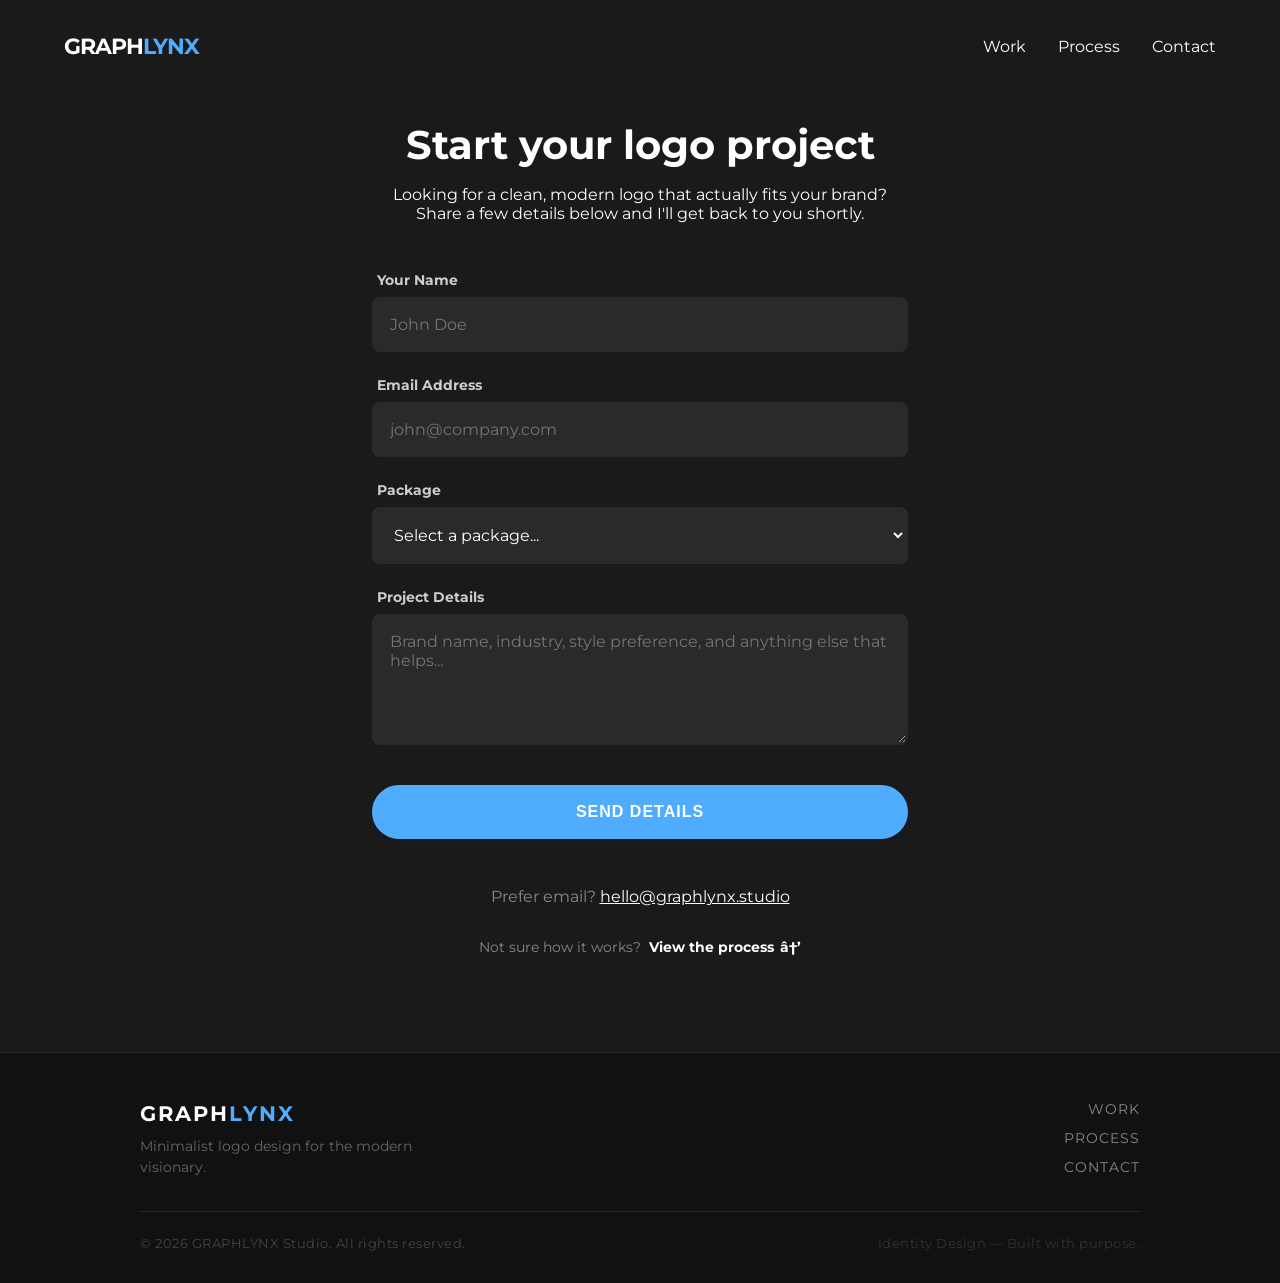
==== contact.html @ d55024c6 "Add files via upload" ====
<!DOCTYPE html>
<html lang="en">
<head>
    <meta charset="UTF-8">
    <meta name="viewport" content="width=device-width, initial-scale=1.0">
    <title>Start a Project | GRAPHLYNX Studio</title>
    <meta name="description" content="Start your logo project with GRAPHLYNX Studio. Share your project details and we'll get back to you shortly.">
    <link rel="stylesheet" href="style.css">
    <link href="https://fonts.googleapis.com/css2?family=Montserrat:wght@400;700&display=swap" rel="stylesheet">
</head>
<body>

    <header class="site-header">
        <div class="logo"><a href="index.html">GRAPH<span class="text-accent">LYNX</span></a></div>
        <button class="nav-toggle" id="navToggle" aria-label="Toggle navigation">
            <span></span><span></span><span></span>
        </button>
        <nav>
            <ul>
                <li><a href="portfolio.html">Work</a></li>
                <li><a href="process.html">Process</a></li>
                <li><a href="contact.html" class="active">Contact</a></li>
            </ul>
        </nav>
    </header>

    <section class="contact-container">

        <div class="contact-header">
            <h2>Start your logo project</h2>
            <p>Looking for a clean, modern logo that actually fits your brand?
            Share a few details below and I'll get back to you shortly.</p>
        </div>

        <!-- ✅ SUCCESS MESSAGE (hidden until form is sent) -->
        <div class="form-success" id="formSuccess" style="display:none;">
            <div class="form-success-inner">
                <div class="success-icon">✓</div>
                <h3>Message received!</h3>
                <p>Thanks for reaching out. I'll review your details and get back to you within 24 hours.</p>
            </div>
        </div>

        <form id="contactForm" action="https://formspree.io/f/mgonkwpa" method="POST" class="contact-form">

            <div class="form-group">
                <label for="name">Your Name</label>
                <input type="text" id="name" name="name" placeholder="John Doe" required>
            </div>

            <div class="form-group">
                <label for="email">Email Address</label>
                <input type="email" id="email" name="email" placeholder="john@company.com" required>
            </div>

            <div class="form-group">
                <label for="budget">Package</label>
                <select id="budget" name="budget">
                    <option value="" disabled selected>Select a package...</option>
                    <option value="basic">Basic — $120</option>
                    <option value="standard">Standard — $180 (Recommended)</option>
                    <option value="premium">Premium — $280</option>
                    <option value="unsure">Not sure yet — help me decide</option>
                </select>
            </div>

            <!-- Package preview — shown on selection -->
            <div class="package-preview" id="packagePreview">

                <div class="pkg-card" id="pkg-basic">
                    <div class="pkg-card-header">
                        <span class="pkg-name">Basic</span>
                        <span class="pkg-price">$120</span>
                    </div>
                    <p class="pkg-desc">For small startups or personal brands just getting started.</p>
                    <ul class="pkg-includes">
                        <li>1 logo concept</li>
                        <li>2 revisions</li>
                        <li>High-resolution PNG</li>
                        <li>Transparent background</li>
                        <li>Black &amp; white version</li>
                    </ul>
                    <p class="pkg-delivery">&#9201; Delivery: 2&#8211;3 days</p>
                </div>

                <div class="pkg-card" id="pkg-standard">
                    <div class="pkg-card-header">
                        <span class="pkg-name">Standard <span class="pkg-badge">Most Popular</span></span>
                        <span class="pkg-price">$180</span>
                    </div>
                    <p class="pkg-desc">Most clients land here. The sweet spot between value and depth.</p>
                    <ul class="pkg-includes">
                        <li>2&#8211;3 logo concepts</li>
                        <li>4 revisions</li>
                        <li>Vector files (AI / EPS / SVG)</li>
                        <li>High-resolution PNG</li>
                        <li>Transparent files</li>
                        <li>Color + black &amp; white variations</li>
                        <li>Social media&#8211;ready files</li>
                    </ul>
                    <p class="pkg-delivery">&#9201; Delivery: 2&#8211;3 days</p>
                </div>

                <div class="pkg-card" id="pkg-premium">
                    <div class="pkg-card-header">
                        <span class="pkg-name">Premium</span>
                        <span class="pkg-price">$280</span>
                    </div>
                    <p class="pkg-desc">For brands that want a complete identity to build from.</p>
                    <ul class="pkg-includes">
                        <li>3&#8211;4 logo concepts</li>
                        <li>Unlimited revisions</li>
                        <li>Full vector source files</li>
                        <li>Color palette</li>
                        <li>Typography suggestions</li>
                        <li>Social media files</li>
                        <li>Basic logo usage guide</li>
                    </ul>
                    <p class="pkg-delivery">&#9201; Delivery: 3&#8211;4 days</p>
                </div>

                <div class="pkg-card" id="pkg-unsure">
                    <div class="pkg-card-header">
                        <span class="pkg-name">Not Sure Yet</span>
                    </div>
                    <p class="pkg-desc">No problem — just describe your project below and I will recommend the right package for you. No commitment yet.</p>
                </div>

            </div>

            <div class="form-group">
                <label for="message">Project Details</label>
                <textarea id="message" name="message" rows="5"
                    placeholder="Brand name, industry, style preference, and anything else that helps..."></textarea>
            </div>

            <button type="submit" class="btn btn-filled submit-btn">Send Details</button>

        </form>

        <div class="direct-contact">
            <p>Prefer email? <a href="mailto:hello@graphlynx.studio">hello@graphlynx.studio</a></p>
        </div>

        <div class="process-hint">
            <p>Not sure how it works? <a href="process.html">View the process</a></p>
        </div>

    </section>

    <footer class="site-footer">
        <div class="footer-inner">
            <div class="footer-brand">
                <div class="footer-logo">GRAPH<span class="text-accent">LYNX</span></div>
                <p>Minimalist logo design for the modern visionary.</p>
            </div>
            <nav class="footer-nav" aria-label="Footer Navigation">
                <a href="portfolio.html">Work</a>
                <a href="process.html">Process</a>
                <a href="contact.html">Contact</a>
            </nav>
        </div>
        <div class="footer-bottom">
            <p>&copy; 2026 GRAPHLYNX Studio. All rights reserved.</p>
            <p class="footer-tagline">Identity Design &mdash; Built with purpose.</p>
        </div>
    </footer>

    <button class="scroll-top" id="scrollTop" aria-label="Back to top">&#8593;</button>
    <div class="nav-overlay" id="navOverlay"></div>

    <style>
        .form-success { text-align: center; padding: 60px 20px; }
        .form-success-inner { max-width: 420px; margin: 0 auto; }
        .success-icon {
            width: 64px; height: 64px; border-radius: 50%;
            background: #00e5ff; color: #000;
            font-size: 28px; font-weight: 700;
            display: flex; align-items: center; justify-content: center;
            margin: 0 auto 24px;
        }
        .form-success h3 { font-size: 1.6rem; margin-bottom: 12px; }
        .form-success p { color: #aaa; font-size: 0.95rem; line-height: 1.6; }
    </style>

    <script>
        // ── Formspree AJAX Submission ──────────────────────────────────────────
        var form = document.getElementById('contactForm');
        form.addEventListener('submit', async function(e) {
            e.preventDefault(); // stop normal page redirect

            var btn = form.querySelector('.submit-btn');
            btn.textContent = 'Sending…';
            btn.disabled = true;

            try {
                var response = await fetch(form.action, {
                    method: 'POST',
                    body: new FormData(form),
                    headers: { 'Accept': 'application/json' }
                });

                if (response.ok) {
                    // Hide form, show success message
                    form.style.display = 'none';
                    document.querySelector('.contact-header').style.display = 'none';
                    document.getElementById('formSuccess').style.display = 'block';
                } else {
                    btn.textContent = 'Send Details';
                    btn.disabled = false;
                    alert('Something went wrong. Please try again or email us directly.');
                }
            } catch (err) {
                btn.textContent = 'Send Details';
                btn.disabled = false;
                alert('Connection error. Please check your internet and try again.');
            }
        });

        // Package preview
        document.getElementById('budget').addEventListener('change', function() {
            var val = this.value;
            var preview = document.getElementById('packagePreview');
            var cards = document.querySelectorAll('.pkg-card');

            cards.forEach(function(c) { c.classList.remove('active'); });

            if (val) {
                preview.classList.add('visible');
                var target = document.getElementById('pkg-' + val);
                if (target) { target.classList.add('active'); }
            } else {
                preview.classList.remove('visible');
            }
        });

        // Mobile nav
        var navToggle = document.getElementById('navToggle');
        var nav = document.querySelector('nav');
        var overlay = document.getElementById('navOverlay');
        var scrollBtn = document.getElementById('scrollTop');

        if (navToggle) {
            navToggle.addEventListener('click', function() {
                nav.classList.toggle('open');
                overlay.classList.toggle('open');
            });
            overlay.addEventListener('click', function() {
                nav.classList.remove('open');
                overlay.classList.remove('open');
            });
        }

        // Scroll to top
        window.addEventListener('scroll', function() {
            if (window.scrollY > 300) {
                scrollBtn.classList.add('visible');
            } else {
                scrollBtn.classList.remove('visible');
            }
        });
        scrollBtn.addEventListener('click', function() {
            window.scrollTo({ top: 0, behavior: 'smooth' });
        });
    </script>

</body>
</html>
---- style.css ----
/* --- Reset & Global Styles --- */
* {
    margin: 0;
    padding: 0;
    box-sizing: border-box;
}

body {
    font-family: 'Montserrat', sans-serif;
    background-color: #1a1a1a; /* Dark background */
    color: #ffffff; /* White text */
    min-height: 100vh;
}

a {
    text-decoration: none;
    color: inherit;
    transition: 0.3s ease;
}

/* --- Navigation --- */
header {
    display: flex;
    justify-content: space-between;
    align-items: center;
    padding: 2rem 4rem;
    position: absolute;
    width: 100%;
    top: 0;
    z-index: 100;
}

.logo {
    font-weight: 700;
    font-size: 1.2rem;
    letter-spacing: 2px;
}

nav ul {
    list-style: none;
    display: flex;
    gap: 2rem;
}

nav a:hover {
    color: #4facfe; /* Light blue accent on hover */
}

/* --- Hero Section --- */
.hero {
    height: 100vh; /* Full screen height */
    display: flex;
    justify-content: center; /* Center horizontally */
    align-items: center; /* Center vertically */
    text-align: center;
    overflow: hidden; /* Prevents scroll on hero page only */
}

.hero-content h1 {
    font-size: 4rem;
    line-height: 1.1;
    margin-bottom: 1rem;
    background: -webkit-linear-gradient(45deg, #ffffff, #a1c4fd);
    -webkit-background-clip: text;
    -webkit-text-fill-color: transparent; /* Gradient text effect */
}

.tagline {
    font-size: 1.2rem;
    color: #cccccc;
    margin-bottom: 3rem;
    font-weight: 400;
}

/* --- Buttons --- */
.cta-buttons {
    display: flex;
    gap: 1.5rem;
    justify-content: center;
}

.btn {
    padding: 1rem 2rem;
    border-radius: 50px;
    font-weight: 700;
    text-transform: uppercase;
    font-size: 0.9rem;
    letter-spacing: 1px;
}

/* Style for "View Portfolio" (Outline) */
.btn-outline {
    border: 2px solid #ffffff;
    color: #ffffff;
}

.btn-outline:hover {
    background-color: #ffffff;
    color: #1a1a1a;
}

/* Style for "Start a Project" (Filled) */
.btn-filled {
    background-color: #4facfe;
    border: 2px solid #4facfe;
    color: #fff;
}

.btn-filled:hover {
    background-color: transparent;
    color: #4facfe;
}

/* --- Mobile Responsiveness --- */
@media (max-width: 768px) {
    .hero-content h1 {
        font-size: 2.5rem;
    }
    
    header {
        padding: 1.5rem;
        flex-direction: column;
        gap: 1rem;
    }
    
    .cta-buttons {
        flex-direction: column;
    }
}

/* --- Portfolio Page Specifics --- */

/* Add spacing so the fixed header doesn't cover content */
.page-header {
    margin-top: 100px; 
    text-align: center;
    padding: 2rem;
}

.page-header h2 {
    font-size: 2.5rem;
    margin-bottom: 0.5rem;
}

.page-header p {
    color: #888;
}

/* The Grid Container */
.portfolio-container {
    max-width: 1200px;
    margin: 0 auto; /* Centers the whole grid on screen */
    padding: 2rem;
}

.grid {
    display: grid;
    /* This creates 3 equal columns */
    grid-template-columns: repeat(3, 1fr); 
    gap: 2rem; /* Space between the boxes */
}

/* Individual Grid Items */
.grid-item {
    cursor: pointer;
    transition: transform 0.3s ease;
}

.grid-item:hover {
    transform: translateY(-5px); /* Subtle lift effect */
}

/* The Placeholder Box (Replace this with <img> later) */
.placeholder-box {
    background-color: #333; /* Dark Grey box */
    height: 300px; /* Square-ish aspect ratio */
    display: flex;
    justify-content: center;
    align-items: center;
    color: #555;
    font-weight: bold;
    border-radius: 8px;
    margin-bottom: 1rem;
    border: 1px dashed #555; /* Dashed line to show it's a placeholder */
}

/* Project Text below image */
.project-info h3 {
    font-size: 1.1rem;
    margin-bottom: 0.2rem;
}

.project-info p {
    font-size: 0.9rem;
    color: #888;
}

/* Footer CTA */
.portfolio-footer {
    text-align: center;
    margin-top: 4rem;
    margin-bottom: 4rem;
}

.portfolio-footer p {
    margin-bottom: 1rem;
    font-size: 1.2rem;
}

/* --- Responsive Grid --- */
/* On Tablets (2 columns) */
@media (max-width: 900px) {
    .grid {
        grid-template-columns: repeat(2, 1fr);
    }
}

/* On Mobile (1 column) */
@media (max-width: 600px) {
    .grid {
        grid-template-columns: 1fr;
    }
}

.scroll-indicator {
    margin-top: 2rem;
    text-align: center;
    font-size: 24px;
    opacity: 0.6;
    animation: bounce 1.5s infinite;
}

@keyframes bounce {
    0%, 100% { transform: translateY(0); }
    50% { transform: translateY(10px); }
}

.portfolio-project {
    background: #1f1f1f;
    border-radius: 14px;
    overflow: hidden;
}

.portfolio-project img {
    width: 100%;
    height: 100%;
    object-fit: cover;
    display: block;
}


/* --- Process Page Specifics --- */

.process-container {
    max-width: 800px;
    margin: 0 auto;
    padding: 0 2rem 4rem 2rem;
    display: flex;
    flex-direction: column;
    gap: 3rem; /* Space between steps */
}

/* The Step Box */
.process-step {
    display: flex;
    align-items: flex-start; /* Aligns number with the top of the text */
    gap: 2rem;
    background-color: #222; /* Slightly lighter than background */
    padding: 2rem;
    border-radius: 12px;
    border-left: 5px solid #4facfe; /* Blue accent line on the left */
    transition: transform 0.3s ease;
}

.process-step:hover {
    transform: translateX(10px); /* Slight slide to the right on hover */
    background-color: #2a2a2a;
}

/* The Big Number (01, 02...) */
.step-number {
    font-size: 3rem;
    font-weight: 700;
    color: #4facfe;
    opacity: 0.5;
    line-height: 1;
}

/* Text Content */
.step-content h3 {
    font-size: 1.5rem;
    margin-bottom: 1rem;
    color: #fff;
}

.step-content p {
    line-height: 1.6;
    color: #ccc;
    font-size: 1rem;
}

/* Bottom CTA specific to Process page */
.cta-section {
    text-align: center;
    padding: 4rem 2rem;
    background-color: #151515; /* Darker footer area */
    margin-top: 2rem;
}

.cta-section h3 {
    font-size: 2rem;
    margin-bottom: 1.5rem;
}

/* --- Mobile Responsiveness for Process --- */
@media (max-width: 600px) {
    .process-step {
        flex-direction: column;
        gap: 1rem;
    }
    
    .step-number {
        font-size: 2.5rem;
    }
}

/* --- Contact Page Specifics --- */

.contact-container {
    max-width: 600px; /* Narrower width for better readability */
    margin: 0 auto;
    padding: 2rem;
    padding-top: 120px; /* Space for fixed header */
}

.contact-header {
    text-align: center;
    margin-bottom: 3rem;
}

.contact-header h2 {
    font-size: 2.5rem;
    margin-bottom: 1rem;
}

/* Form Groups */
.form-group {
    margin-bottom: 1.5rem;
    display: flex;
    flex-direction: column;
    text-align: left;
}

label {
    margin-bottom: 0.5rem;
    font-size: 0.9rem;
    font-weight: 700;
    color: #ccc;
    margin-left: 5px;
}

/* Input Fields Styling */
input, select, textarea {
    background-color: #2a2a2a;
    border: 2px solid #2a2a2a; /* Same color border initially */
    padding: 1rem;
    border-radius: 8px;
    color: #fff;
    font-family: 'Montserrat', sans-serif;
    font-size: 1rem;
    transition: 0.3s ease;
    width: 100%;
}

/* When the user clicks a field */
input:focus, select:focus, textarea:focus {
    outline: none;
    border-color: #4facfe; /* Blue glow border */
    background-color: #333;
}

/* Submit Button Override */
.submit-btn {
    width: 100%;
    cursor: pointer;
    margin-top: 1rem;
    font-size: 1rem;
}

/* Direct Contact Text */
.direct-contact {
    text-align: center;
    margin-top: 3rem;
    color: #888;
}

.direct-contact a {
    color: #fff;
    text-decoration: underline;
}

.direct-contact a:hover {
    color: #4facfe;
}

/* --- Process Hint on Contact Page --- */

.process-hint {
    margin-top: 2rem;
    text-align: center;
    font-size: 0.9rem;
    color: #888;
}

.process-hint a {
    color: #ffffff;
    font-weight: 700;
    margin-left: 4px;
    position: relative;
}

.process-hint a::after {
    content: "â†’";
    margin-left: 6px;
    transition: transform 0.3s ease;
}

.process-hint a:hover {
    color: #4facfe;
}

.process-hint a:hover::after {
    transform: translateX(4px);
}


/* --- UPDATED HERO SECTION ADDITIONS --- */

/* 1. The About Snippet (New) */
.about-snippet {
    margin-top: 3rem;      /* Space below buttons */
    margin-bottom: 3rem;   /* Space above process steps */
    max-width: 600px;      /* Keeps text narrow and readable */
    margin-left: auto;     /* Centers the box */
    margin-right: auto;    /* Centers the box */
    text-align: center;
    
    /* Animation: Fades in slightly after buttons */
    opacity: 0;
    animation: fadeUp 1s ease forwards;
    animation-delay: 0.3s;
}

.about-snippet h3 {
    font-size: 0.8rem;
    letter-spacing: 2px;
    text-transform: uppercase;
    color: #666;           /* Subtle Grey */
    margin-bottom: 1rem;
    font-weight: 700;
}

.about-snippet p {
    font-size: 1rem;
    line-height: 1.6;      /* Good breathing room for reading */
    color: #ccc;           /* Lighter grey text */
}

/* --- MICRO ABOUT SECTION --- */

.about-snippet {
    margin-top: 4.5rem;
    max-width: 650px;
    margin-left: auto;
    margin-right: auto;
    text-align: center;

    opacity: 0;
    animation: fadeUp 1s ease forwards;
    animation-delay: 0.3s;
}

.about-divider {
    width: 56px;
    height: 2px;
    background-color: #4facfe;
    margin: 0 auto 2rem auto;
    opacity: 0.4;
}

.about-snippet h3 {
    font-size: 0.8rem;
    letter-spacing: 3px;
    text-transform: uppercase;
    color: #4facfe;
    margin-bottom: 1rem;
    font-weight: 700;
}

.about-snippet p {
    font-size: 1rem;
    line-height: 1.8;
    color: #bbbbbb;
}

.about-emphasis {
    margin-top: 1rem;
    font-weight: 700;
    color: #ffffff;
}

/* Logo refinement */
.logo {
    font-weight: 700;
    font-size: 1.4rem;
    letter-spacing: -1px;
    text-transform: uppercase;
}

/* Animation */
@keyframes fadeUp {
    from {
        opacity: 0;
        transform: translateY(20px);
    }
    to {
        opacity: 1;
        transform: translateY(0);
    }
}

/* Mobile */
@media (max-width: 600px) {
    .about-snippet {
        margin-top: 2rem;
        padding: 0 1rem;
    }

    .about-snippet p {
        font-size: 0.9rem;
    }
}

.scroll-indicator {
    position: absolute;
    bottom: 40px;
    left: 50%;
    transform: translateX(-50%);
    opacity: 0.6;
    animation: bounce 1.5s infinite;
}

.scroll-indicator .arrow {
    width: 20px;
    height: 20px;
    border-left: 2px solid #4facfe;
    border-bottom: 2px solid #4facfe;
    transform: rotate(-45deg);
}

/* --- HOMEPAGE PORTFOLIO PREVIEW --- */

.home-portfolio {
    padding: 6rem 2rem;
    background-color: #151515;
    text-align: center;
}

.home-portfolio-header h2 {
    font-size: 2.2rem;
    margin-bottom: 0.5rem;
}

.home-portfolio-header p {
    color: #888;
    margin-bottom: 3rem;
}

.home-portfolio-grid {
    max-width: 1000px;
    margin: 0 auto;
    display: grid;
    grid-template-columns: repeat(3, 1fr);
    gap: 2rem;
}

.home-project {
    height: 260px;
    background-color: #222;
    border: 1px dashed #444;
    border-radius: 12px;
    display: flex;
    align-items: center;
    justify-content: center;
    color: #555;
    font-weight: 700;
    transition: transform 0.3s ease;
}

.home-project:hover {
    transform: translateY(-6px);
}

.home-portfolio-cta {
    margin-top: 3rem;
}

/* Mobile */
@media (max-width: 800px) {
    .home-portfolio-grid {
        grid-template-columns: 1fr;
    }
}

/* --- HOMEPAGE PROJECT HOVER --- */

.home-project {
    position: relative;
    height: 260px;
    background-color: #222;
    border-radius: 12px;
    overflow: hidden;
    cursor: pointer;
    transition: transform 0.3s ease;
}

.home-project:hover {
    transform: translateY(-6px);
}

/* Placeholder (acts like image for now) */
.project-placeholder {
    height: 100%;
    display: flex;
    align-items: center;
    justify-content: center;
    color: #555;
    font-weight: 700;
    border: 1px dashed #444;
}

/* Caption overlay */
.project-caption {
    position: absolute;
    inset: 0;
    background: rgba(0, 0, 0, 0.75);
    display: flex;
    flex-direction: column;
    align-items: center;
    justify-content: center;
    text-align: center;

    opacity: 0;
    transform: translateY(10px);
    transition: opacity 0.3s ease, transform 0.3s ease;
}

.home-project:hover .project-caption {
    opacity: 1;
    transform: translateY(0);
}


.project-caption h4 {
    font-size: 1.1rem;
    margin-bottom: 0.3rem;
}

.project-caption p {
    font-size: 0.9rem;
    color: #aaa;
}

.home-project {
    text-decoration: none;
    color: inherit;
}

.home-project img {
    width: 100%;
    height: 100%;
    object-fit: cover;
}

/* --- PORTFOLIO GRID --- */

.portfolio-grid {
    max-width: 1200px;
    margin: 0 auto;
    display: grid;
    grid-template-columns: repeat(3, 1fr);
    gap: 2rem;
}

/* Individual project card */
.portfolio-project {
    position: relative;
    height: 300px;
    background-color: #222;
    border-radius: 12px;
    overflow: hidden;
    cursor: pointer;
    transition: transform 0.3s ease;
}

.portfolio-project:hover {
    transform: translateY(-6px);
}

/* Placeholder acts like image */
.portfolio-project .project-placeholder {
    height: 100%;
    display: flex;
    align-items: center;
    justify-content: center;
    color: #555;
    font-weight: 700;
    border: 1px dashed #444;
}

/* Hover caption */
.portfolio-project .project-caption {
    position: absolute;
    inset: 0;
    background: rgba(0, 0, 0, 0.75);
    display: flex;
    flex-direction: column;
    align-items: center;
    justify-content: center;
    text-align: center;

    opacity: 0;
    transform: translateY(10px);
    transition: opacity 0.3s ease, transform 0.3s ease;
}

.portfolio-project:hover .project-caption {
    opacity: 1;
    transform: translateY(0);
}

.project-caption h4 {
    font-size: 1.1rem;
    margin-bottom: 0.3rem;
}

.project-caption p {
    font-size: 0.9rem;
    color: #aaa;
}

/* Responsive */
@media (max-width: 900px) {
    .portfolio-grid {
        grid-template-columns: repeat(2, 1fr);
    }
}

@media (max-width: 600px) {
    .portfolio-grid {
        grid-template-columns: 1fr;
    }
}

/* ========================================
   CASE STUDY PAGE STYLES
   ======================================== */

.case-study {
    padding-top: 120px;
    max-width: 1000px;
    margin: 0 auto;
    padding-left: 2rem;
    padding-right: 2rem;
}

/* Hero Section */
.case-hero {
    text-align: center;
    margin-bottom: 6rem;
    padding: 4rem 0;
}

.case-hero-logo {
    max-width: 400px;
    height: 400px;
    margin: 0 auto 3rem auto;
    background-color: #222;
    border-radius: 20px;
    display: flex;
    align-items: center;
    justify-content: center;
    border: 1px solid #333;
    position: relative;
    overflow: hidden;
}

.case-hero-logo::before {
    content: '';
    position: absolute;
    top: 0;
    left: -100%;
    width: 100%;
    height: 100%;
    background: linear-gradient(90deg, transparent, rgba(79, 172, 254, 0.1), transparent);
    animation: shine 3s infinite;
}

@keyframes shine {
    0% { left: -100%; }
    50%, 100% { left: 100%; }
}
 /* That bullshit wasted my entire day */
.case-hero-logo {
    width: 400px;
    height: 400px;
    padding: 2rem;
}

.case-hero-logo img {
    width: 100%;
    height: 100%;
    object-fit: contain;
}


.case-hero-logo .placeholder {
    font-size: 3rem;
    color: #555;
    font-weight: 700;
}

.case-hero h1 {
    font-size: 3rem;
    margin-bottom: 1rem;
    background: linear-gradient(135deg, #ffffff, #4facfe);
    -webkit-background-clip: text;
    -webkit-text-fill-color: transparent;
}

.case-hero-tagline {
    font-size: 1.2rem;
    color: #888;
    font-weight: 400;
}

/* Project Snapshot */
.project-snapshot {
    display: grid;
    grid-template-columns: repeat(2, 1fr);
    gap: 3rem;
    margin-bottom: 6rem;
    background: linear-gradient(135deg, #1f1f1f 0%, #252525 100%);
    padding: 3rem;
    border-radius: 16px;
    border: 1px solid #2a2a2a;
}

.snapshot-column h3 {
    font-size: 0.8rem;
    letter-spacing: 3px;
    text-transform: uppercase;
    color: #4facfe;
    margin-bottom: 1.5rem;
    font-weight: 700;
}

.snapshot-item {
    margin-bottom: 1.5rem;
}

.snapshot-item h4 {
    font-size: 0.9rem;
    color: #888;
    margin-bottom: 0.5rem;
    font-weight: 400;
}

.snapshot-item p {
    color: #fff;
    font-size: 1rem;
}

.snapshot-item ul {
    list-style: none;
    padding: 0;
}

.snapshot-item ul li {
    color: #fff;
    margin-bottom: 0.3rem;
    padding-left: 1.2rem;
    position: relative;
}

.snapshot-item ul li::before {
    content: '—';
    position: absolute;
    left: 0;
    color: #4facfe;
}

/* Content Sections */
.case-section {
    margin-bottom: 5rem;
}

.case-section h2 {
    font-size: 1.8rem;
    margin-bottom: 1.5rem;
    color: #fff;
    position: relative;
    padding-bottom: 1rem;
}

.case-section h2::after {
    content: '';
    position: absolute;
    bottom: 0;
    left: 0;
    width: 60px;
    height: 3px;
    background: linear-gradient(90deg, #4facfe, transparent);
}

.case-section p {
    line-height: 1.8;
    color: #bbb;
    font-size: 1.05rem;
    margin-bottom: 1.5rem;
}

.case-section ul {
    list-style: none;
    padding: 0;
}

.case-section ul li {
    padding: 1rem 0 1rem 2rem;
    position: relative;
    color: #ccc;
    line-height: 1.6;
    border-left: 2px solid #333;
    margin-bottom: 0.5rem;
}

.case-section ul li::before {
    content: '→';
    position: absolute;
    left: 0.5rem;
    color: #4facfe;
    font-weight: 700;
}

/* Logo Showcase */
.logo-showcase {
    display: grid;
    grid-template-columns: repeat(2, 1fr);
    gap: 2rem;
    margin-bottom: 5rem;
}

.logo-variant {
    aspect-ratio: 16/10;
    border-radius: 12px;
    display: flex;
    align-items: center;
    justify-content: center;
    padding: 3rem;
    transition: transform 0.3s ease;
}

.logo-variant:hover {
    transform: scale(1.02);
}

.logo-variant.dark {
    background: linear-gradient(135deg, #1a1a1a 0%, #2d2d2d 100%);
}

.logo-variant.light {
    background: linear-gradient(135deg, #f5f5f5 0%, #ffffff 100%);
}

.logo-variant img {
    max-width: 70%;
    max-height: 70%;
    object-fit: contain;
}

.logo-variant .placeholder {
    font-size: 2rem;
    font-weight: 700;
}

.logo-variant.dark .placeholder {
    color: #fff;
}

.logo-variant.light .placeholder {
    color: #1a1a1a;
}

/* Mockups Section */
.mockups-grid {
    display: grid;
    grid-template-columns: repeat(2, 1fr);
    gap: 2rem;
    margin-bottom: 5rem;
}

.mockup-item {
    background: #1f1f1f;
    border-radius: 12px;
    overflow: hidden;
    border: 1px solid #2a2a2a;
    transition: transform 0.3s ease;
}

.mockup-item:hover {
    transform: translateY(-5px);
}

.mockup-item img {
    width: 100%;
    height: auto;
    aspect-ratio: 16 / 9;
    object-fit: cover;
    display: block;
}

.mockup-placeholder {
    width: 100%;
    height: auto;
    aspect-ratio: 16 / 9;
    background: #2a2a2a;
    display: flex;
    align-items: center;
    justify-content: center;
    color: #555;
    font-weight: 700;
    font-size: 1.2rem;
}

.mockup-caption {
    padding: 1.5rem;
    text-align: center;
}

.mockup-caption h4 {
    color: #fff;
    margin-bottom: 0.3rem;
}

.mockup-caption p {
    color: #888;
    font-size: 0.9rem;
    margin: 0;
}

/* Final Result */
.final-result {
    background: linear-gradient(135deg, #1f1f1f 0%, #252525 100%);
    padding: 3rem;
    border-radius: 16px;
    border: 1px solid #2a2a2a;
    margin-bottom: 5rem;
    text-align: center;
}

.final-result p {
    font-size: 1.15rem;
    line-height: 1.8;
    color: #ccc;
    max-width: 700px;
    margin: 0 auto;
}

/* CTA Section */
.case-cta {
    text-align: center;
    padding: 4rem 2rem 6rem 2rem;
    margin-top: 4rem;
    border-top: 1px solid #2a2a2a;
}

.case-cta h3 {
    font-size: 2rem;
    margin-bottom: 1rem;
    color: #fff;
}

.case-cta p {
    color: #888;
    margin-bottom: 2rem;
    font-size: 1.1rem;
}

/* Back to Portfolio Link */
.back-link {
    display: inline-flex;
    align-items: center;
    gap: 0.5rem;
    color: #4facfe;
    font-size: 0.9rem;
    margin-bottom: 3rem;
    transition: gap 0.3s ease;
}

.back-link:hover {
    gap: 0.8rem;
}

.back-link::before {
    content: '←';
}

/* Responsive for Case Study */
@media (max-width: 768px) {
    .case-hero h1 {
        font-size: 2rem;
    }

    .case-hero-logo {
        max-width: 300px;
        height: 300px;
    }

    .project-snapshot {
        grid-template-columns: 1fr;
        gap: 2rem;
        padding: 2rem;
    }

    .logo-showcase,
    .mockups-grid {
        grid-template-columns: 1fr;
    }

    .case-section h2 {
        font-size: 1.5rem;
    }
}

/* Add to your CSS file */
.project-snapshot dl {
    margin: 0;
}

.project-snapshot dd {
    margin-left: 0; /* Removes default indentation */
    margin-bottom: 1rem;
}

.project-snapshot dt {
    font-weight: bold;
    color: #888; /* Or your label color */
}

/* Utility class for the blue text */
.text-accent {
    color: #4facfe;
}



/* Fix for the hero logo at the top */
.case-hero-logo {
    width: 400px;
    height: 400px;
    margin: 0 auto 3rem auto;
    background-color: #222;
    border-radius: 20px;
    display: flex;
    align-items: center;
    justify-content: center;
    border: 1px solid #333;
    position: relative;
    overflow: hidden;
}

.case-hero-logo img {
    max-width: 130%;
    max-height: 130%;
    width: auto;
    height: auto;
    object-fit: contain;
    display: block;
}


/* Fix for the logo variations (dark and light versions) */
.logo-variant {
    aspect-ratio: 16/10;
    border-radius: 12px;
    display: flex;
    align-items: center;
    justify-content: center;
    padding: 3rem;
    transition: transform 0.3s ease;
    overflow: hidden;
}

.logo-variant img {
    max-width: 80%; /* Keep image smaller than container */
    max-height: 80%;
    width: auto;
    height: auto;
    object-fit: contain; /* Don't crop the image */
}
/* ========================================
   MISSING UTILITY CLASSES (Critical Fixes)
   ======================================== */

/* .container - used in case study pages */
.container {
    max-width: 1000px;
    margin: 0 auto;
    padding: 0 2rem;
}

/* .text-block - paragraph spacing utility */
.text-block p {
    line-height: 1.8;
    color: #bbb;
    font-size: 1.05rem;
    margin-bottom: 1.5rem;
}

/* .clean-list - used in snapshot for services/values */
.clean-list {
    list-style: none;
    padding: 0;
    margin: 0;
}

.clean-list li {
    color: #fff;
    padding: 0.2rem 0;
    font-size: 0.95rem;
}

/* .feature-list - used in concept sections */
.feature-list {
    list-style: none;
    padding: 0;
    margin: 1.5rem 0 0 0;
}

.feature-list li {
    padding: 0.9rem 0 0.9rem 2rem;
    position: relative;
    color: #ccc;
    line-height: 1.6;
    border-left: 2px solid #333;
    margin-bottom: 0.5rem;
    font-size: 1rem;
}

.feature-list li::before {
    content: '→';
    position: absolute;
    left: 0.5rem;
    color: #4facfe;
    font-weight: 700;
}

/* .snapshot-item dt/dd fixes */
.snapshot-item dt {
    font-size: 0.8rem;
    letter-spacing: 1px;
    text-transform: uppercase;
    color: #666;
    margin-bottom: 0.4rem;
    font-weight: 600;
}

.snapshot-item dd {
    margin-left: 0;
    color: #fff;
    font-size: 0.95rem;
}

/* ========================================
   SITE HEADER (alias for header on case pages)
   ======================================== */

.site-header {
    display: flex;
    justify-content: space-between;
    align-items: center;
    padding: 2rem 4rem;
    position: absolute;
    width: 100%;
    top: 0;
    z-index: 100;
}

/* ========================================
   SITE FOOTER  — Professional Footer
   ======================================== */

.site-footer {
    background-color: #111111;
    border-top: 1px solid #2a2a2a;
    padding: 3rem 4rem 2rem 4rem;
    margin-top: 4rem;
}

.footer-inner {
    max-width: 1000px;
    margin: 0 auto;
    display: flex;
    justify-content: space-between;
    align-items: flex-start;
    gap: 3rem;
    padding-bottom: 2rem;
    border-bottom: 1px solid #2a2a2a;
}

.footer-brand .footer-logo {
    font-size: 1.3rem;
    font-weight: 700;
    letter-spacing: 2px;
    margin-bottom: 0.6rem;
    color: #fff;
}

.footer-brand p {
    color: #666;
    font-size: 0.85rem;
    max-width: 280px;
    line-height: 1.6;
}

.footer-nav {
    display: flex;
    flex-direction: column;
    gap: 0.8rem;
    text-align: right;
}

.footer-nav a {
    color: #888;
    font-size: 0.85rem;
    letter-spacing: 1px;
    text-transform: uppercase;
    transition: color 0.3s ease;
}

.footer-nav a:hover {
    color: #4facfe;
}

.footer-bottom {
    max-width: 1000px;
    margin: 0 auto;
    padding-top: 1.5rem;
    display: flex;
    justify-content: space-between;
    align-items: center;
    flex-wrap: wrap;
    gap: 0.5rem;
}

.footer-bottom p {
    color: #444;
    font-size: 0.8rem;
    letter-spacing: 0.5px;
}

.footer-bottom .footer-tagline {
    color: #333;
    font-size: 0.8rem;
}

/* ========================================
   MOBILE NAV — Hamburger Menu
   ======================================== */

.nav-toggle {
    display: none;
    flex-direction: column;
    gap: 5px;
    cursor: pointer;
    padding: 5px;
    z-index: 200;
    background: none;
    border: none;
}

.nav-toggle span {
    display: block;
    width: 24px;
    height: 2px;
    background-color: #fff;
    transition: all 0.3s ease;
}

/* Mobile styles */
@media (max-width: 768px) {
    header,
    .site-header {
        padding: 1.5rem 1.5rem;
        position: fixed;
        background: rgba(26, 26, 26, 0.95);
        backdrop-filter: blur(10px);
        -webkit-backdrop-filter: blur(10px);
    }

    .nav-toggle {
        display: flex;
    }

    nav {
        position: fixed;
        top: 0;
        right: -100%;
        width: 70%;
        max-width: 280px;
        height: 100vh;
        background: #111;
        padding: 5rem 2rem 2rem 2rem;
        transition: right 0.35s ease;
        z-index: 150;
        border-left: 1px solid #2a2a2a;
    }

    nav.open {
        right: 0;
    }

    nav ul {
        flex-direction: column;
        gap: 0;
    }

    nav ul li a {
        display: block;
        padding: 1.1rem 0;
        font-size: 1.1rem;
        border-bottom: 1px solid #2a2a2a;
        letter-spacing: 1px;
    }

    .nav-overlay {
        display: none;
        position: fixed;
        inset: 0;
        background: rgba(0, 0, 0, 0.6);
        z-index: 140;
    }

    .nav-overlay.open {
        display: block;
    }

    /* Footer mobile */
    .site-footer {
        padding: 2.5rem 1.5rem 1.5rem 1.5rem;
    }

    .footer-inner {
        flex-direction: column;
        gap: 2rem;
    }

    .footer-nav {
        text-align: left;
        flex-direction: row;
        flex-wrap: wrap;
        gap: 1.2rem;
    }

    .footer-bottom {
        flex-direction: column;
        align-items: flex-start;
    }
}

/* ========================================
   SCROLL-TO-TOP BUTTON
   ======================================== */

.scroll-top {
    position: fixed;
    bottom: 2rem;
    right: 2rem;
    width: 44px;
    height: 44px;
    background: #4facfe;
    color: #000;
    border: none;
    border-radius: 50%;
    font-size: 1.1rem;
    cursor: pointer;
    display: flex;
    align-items: center;
    justify-content: center;
    opacity: 0;
    transform: translateY(10px);
    transition: opacity 0.3s ease, transform 0.3s ease;
    z-index: 99;
}

.scroll-top.visible {
    opacity: 1;
    transform: translateY(0);
}

/* ========================================
   GLOBAL SMOOTH SCROLL
   ======================================== */

html {
    scroll-behavior: smooth;
}


/* ========================================
   PROCESS PAGE — What to Expect Section
   ======================================== */

.expect-section {
    max-width: 800px;
    margin: 0 auto 0 auto;
    padding: 4rem 2rem 2rem 2rem;
}

.expect-header {
    text-align: center;
    margin-bottom: 3rem;
}

.expect-header h2 {
    font-size: 2rem;
    color: #fff;
    margin-bottom: 0.5rem;
}

.expect-header p {
    color: #666;
    font-size: 1rem;
}

.expect-grid {
    display: grid;
    grid-template-columns: repeat(3, 1fr);
    gap: 1.5rem;
}

.expect-card {
    background: #1f1f1f;
    border: 1px solid #2a2a2a;
    border-radius: 12px;
    padding: 2rem 1.5rem;
    transition: transform 0.3s ease, border-color 0.3s ease;
}

.expect-card:hover {
    transform: translateY(-4px);
    border-color: #4facfe;
}

.expect-icon {
    font-size: 1.4rem;
    color: #4facfe;
    margin-bottom: 1rem;
    font-weight: 700;
}

.expect-card h3 {
    font-size: 1rem;
    color: #fff;
    margin-bottom: 0.8rem;
    letter-spacing: 0.5px;
    text-transform: uppercase;
    font-size: 0.85rem;
}

.expect-card p {
    color: #888;
    font-size: 0.9rem;
    line-height: 1.7;
}

.expect-card p strong {
    color: #fff;
}

@media (max-width: 700px) {
    .expect-grid {
        grid-template-columns: 1fr;
    }

    .expect-section {
        padding: 3rem 1.5rem 1rem 1.5rem;
    }
}

/* ========================================
   PROCESS PAGE — What to Expect Section
   ======================================== */

.expect-section {
    max-width: 800px;
    margin: 0 auto 2rem auto;
    padding: 0 2rem 4rem 2rem;
}

.expect-header {
    text-align: center;
    margin-bottom: 3rem;
}

.expect-header h2 {
    font-size: 2rem;
    color: #fff;
    margin-bottom: 0.6rem;
}

.expect-header p {
    color: #666;
    font-size: 1rem;
}

.expect-grid {
    display: grid;
    grid-template-columns: repeat(3, 1fr);
    gap: 1.5rem;
}

.expect-card {
    background: #1f1f1f;
    border: 1px solid #2a2a2a;
    border-radius: 14px;
    padding: 2rem 1.5rem;
    transition: transform 0.3s ease, border-color 0.3s ease;
}

.expect-card:hover {
    transform: translateY(-4px);
    border-color: #4facfe;
}

.expect-icon {
    font-size: 1.6rem;
    margin-bottom: 1rem;
    color: #4facfe;
    font-weight: 700;
}

.expect-card h3 {
    font-size: 1rem;
    font-weight: 700;
    color: #fff;
    margin-bottom: 0.8rem;
    letter-spacing: 0.5px;
    text-transform: uppercase;
}

.expect-card p {
    font-size: 0.9rem;
    color: #888;
    line-height: 1.7;
}

.expect-card p strong {
    color: #fff;
}

/* Divider between process steps and expect section */
.expect-section::before {
    content: '';
    display: block;
    width: 60px;
    height: 2px;
    background: linear-gradient(90deg, #4facfe, transparent);
    margin: 0 auto 4rem auto;
}

/* Mobile */
@media (max-width: 700px) {
    .expect-grid {
        grid-template-columns: 1fr;
    }
}


/* ========================================
   CONTACT PAGE — Package Preview Card
   ======================================== */

.package-preview {
    display: none;
    margin-top: -0.5rem;
    margin-bottom: 1.5rem;
    animation: fadeUp 0.3s ease forwards;
}

.package-preview.visible {
    display: block;
}

.pkg-card {
    display: none;
    background: #1f1f1f;
    border: 1px solid #2a2a2a;
    border-radius: 10px;
    padding: 1.5rem;
    border-left: 3px solid #4facfe;
}

.pkg-card.active {
    display: block;
}

.pkg-card-header {
    display: flex;
    justify-content: space-between;
    align-items: center;
    margin-bottom: 0.6rem;
    flex-wrap: wrap;
    gap: 0.5rem;
}

.pkg-name {
    font-weight: 700;
    font-size: 1rem;
    color: #fff;
    display: flex;
    align-items: center;
    gap: 0.6rem;
    flex-wrap: wrap;
}

.pkg-badge {
    font-size: 0.7rem;
    background: #4facfe22;
    color: #4facfe;
    border: 1px solid #4facfe55;
    padding: 0.2rem 0.6rem;
    border-radius: 20px;
    font-weight: 600;
    letter-spacing: 0.3px;
}

.pkg-price {
    font-size: 1.3rem;
    font-weight: 700;
    color: #4facfe;
}

.pkg-desc {
    color: #888;
    font-size: 0.88rem;
    margin-bottom: 1rem;
    line-height: 1.5;
}

.pkg-includes {
    list-style: none;
    padding: 0;
    margin: 0 0 1rem 0;
    display: grid;
    grid-template-columns: repeat(auto-fill, minmax(180px, 1fr));
    gap: 0.4rem;
}

.pkg-includes li {
    color: #ccc;
    font-size: 0.85rem;
    padding-left: 1.2rem;
    position: relative;
}

.pkg-includes li::before {
    content: '✓';
    position: absolute;
    left: 0;
    color: #4facfe;
    font-weight: 700;
    font-size: 0.8rem;
}

.pkg-delivery {
    color: #666;
    font-size: 0.82rem;
    margin: 0;
    padding-top: 0.8rem;
    border-top: 1px solid #2a2a2a;
}
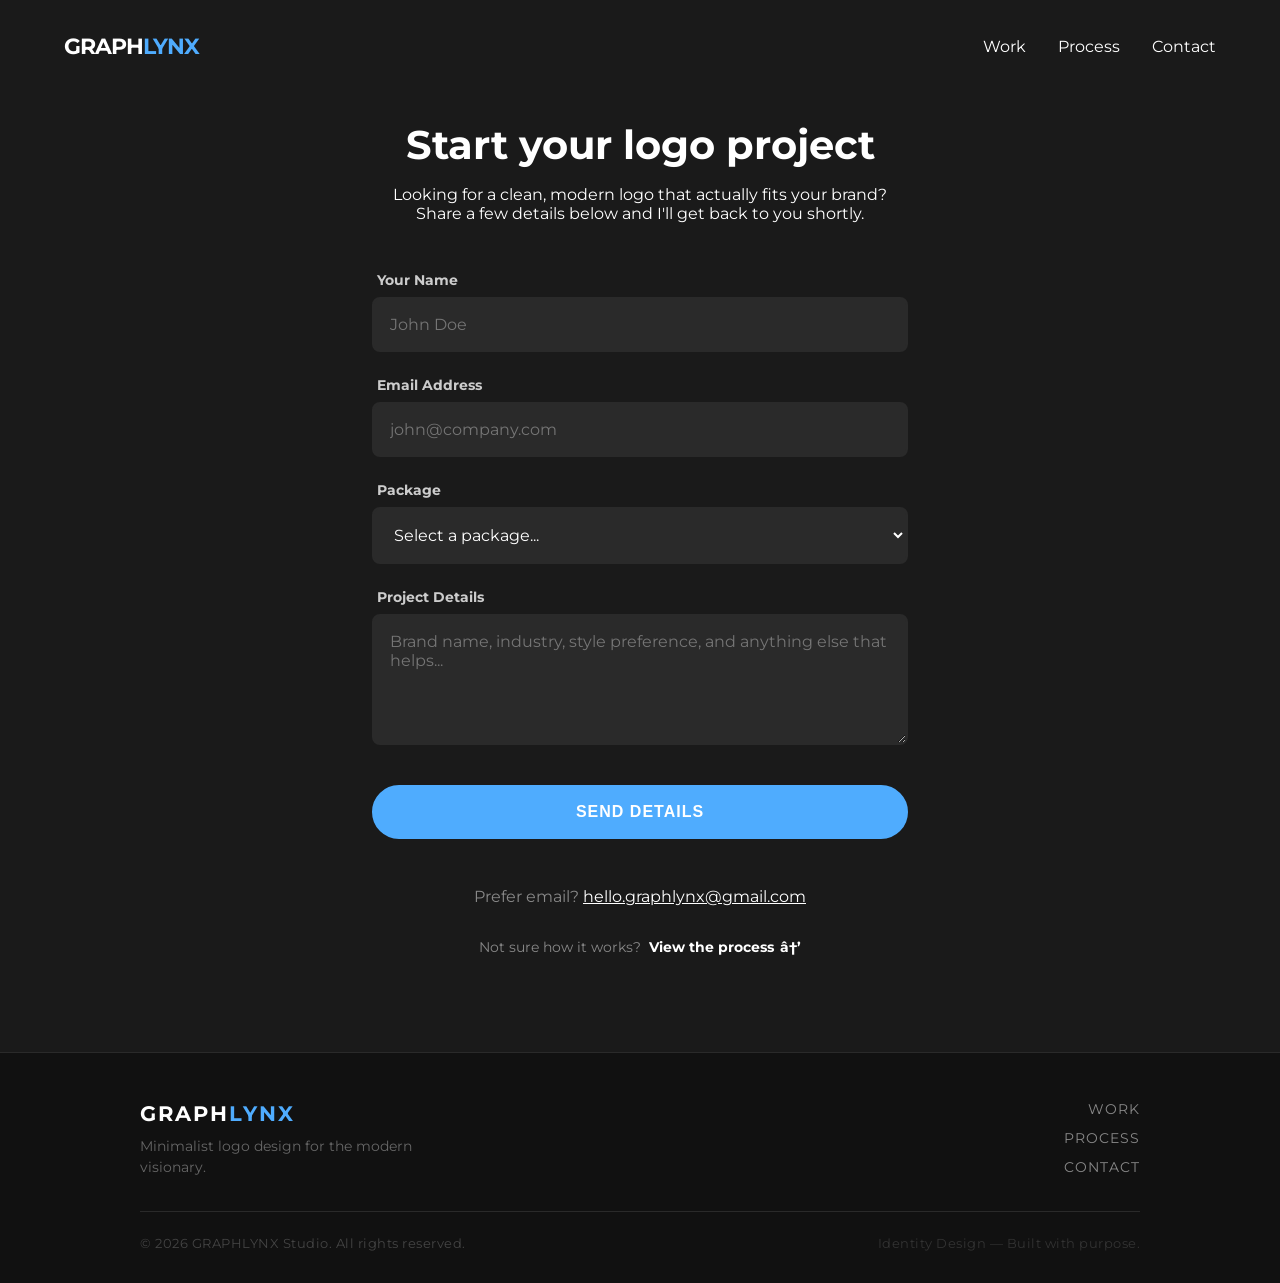
==== commit 54e6cc5b: "Update email contact address in contact.html" ====
--- a/contact.html
+++ b/contact.html
@@ -139,7 +139,7 @@
         </form>
 
         <div class="direct-contact">
-            <p>Prefer email? <a href="mailto:hello@graphlynx.studio">hello@graphlynx.studio</a></p>
+            <p>Prefer email? <a href="mailto:hello.graphlynx@gmail.com">hello.graphlynx@gmail.com</a></p>
         </div>
 
         <div class="process-hint">
@@ -249,16 +249,28 @@
                 nav.classList.remove('open');
                 overlay.classList.remove('open');
             });
+            nav.querySelectorAll('a').forEach(function(link) {
+                link.addEventListener('click', function() {
+                    nav.classList.remove('open');
+                    overlay.classList.remove('open');
+                });
+            });
         }
 
         // Scroll to top
+        var scrollTicking = false;
         window.addEventListener('scroll', function() {
-            if (window.scrollY > 300) {
-                scrollBtn.classList.add('visible');
-            } else {
-                scrollBtn.classList.remove('visible');
+            if (!scrollTicking) {
+                requestAnimationFrame(function() {
+                    var show = window.scrollY > 300;
+                    if (scrollBtn.classList.contains('visible') !== show) {
+                        scrollBtn.classList.toggle('visible', show);
+                    }
+                    scrollTicking = false;
+                });
+                scrollTicking = true;
             }
-        });
+        }, { passive: true });
         scrollBtn.addEventListener('click', function() {
             window.scrollTo({ top: 0, behavior: 'smooth' });
         });
--- a/style.css
+++ b/style.css
@@ -116,15 +116,26 @@
     .hero-content h1 {
         font-size: 2.5rem;
     }
-    
-    header {
-        padding: 1.5rem;
-        flex-direction: column;
-        gap: 1rem;
+
+    .hero {
+        height: auto;
+        min-height: 100vh;
+        overflow: visible;
+        padding-top: 5rem;
     }
     
     .cta-buttons {
         flex-direction: column;
+    }
+}
+
+@media (max-width: 480px) {
+    .hero-content h1 {
+        font-size: 1.8rem;
+    }
+
+    .tagline {
+        font-size: 1rem;
     }
 }
 
@@ -1399,13 +1410,17 @@
 
 /* Mobile styles */
 @media (max-width: 768px) {
-    header,
-    .site-header {
-        padding: 1.5rem 1.5rem;
-        position: fixed;
-        background: rgba(26, 26, 26, 0.95);
-        backdrop-filter: blur(10px);
-        -webkit-backdrop-filter: blur(10px);
+    header,
+    .site-header {
+        padding: 1.5rem 1.5rem;
+        position: fixed;
+        flex-direction: row;
+        align-items: center;
+        justify-content: space-between;
+        background: rgba(26, 26, 26, 0.95);
+        backdrop-filter: blur(10px);
+        -webkit-backdrop-filter: blur(10px);
+        z-index: 200;
     }
 
     .nav-toggle {
